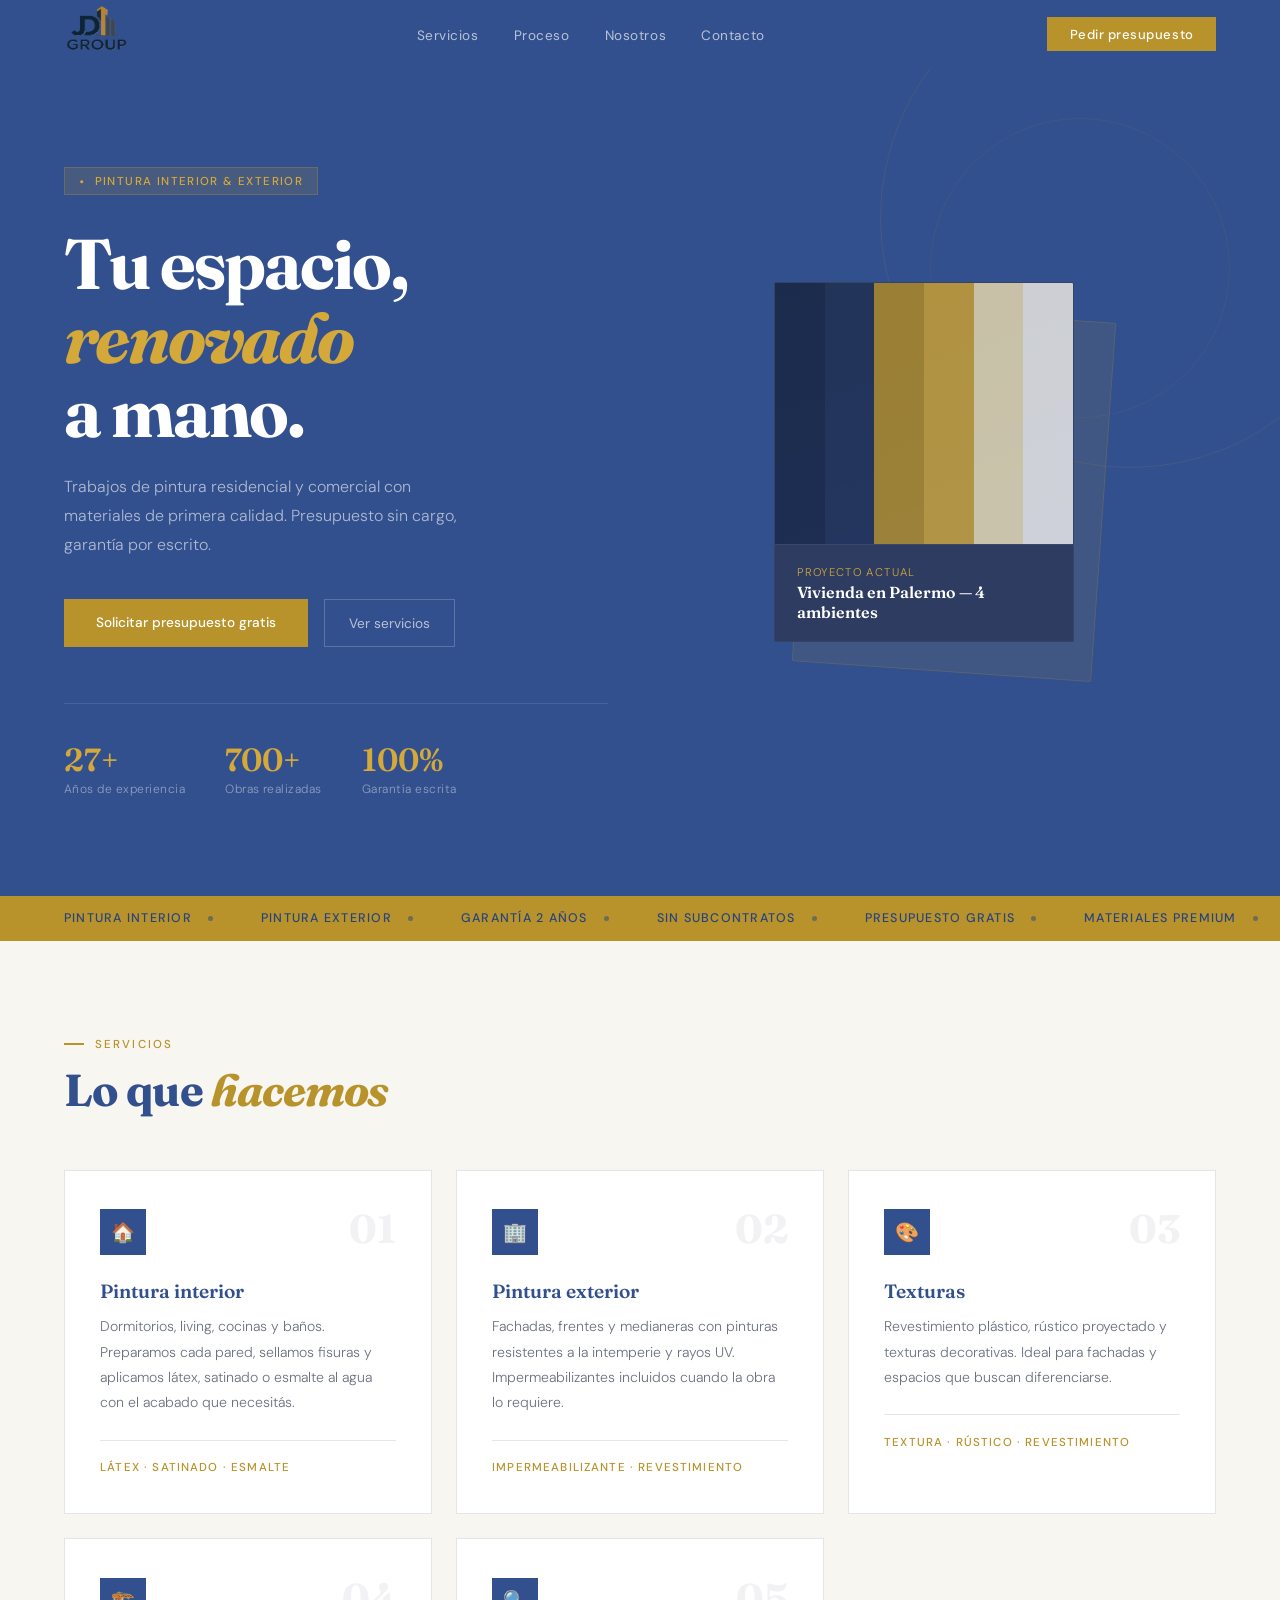
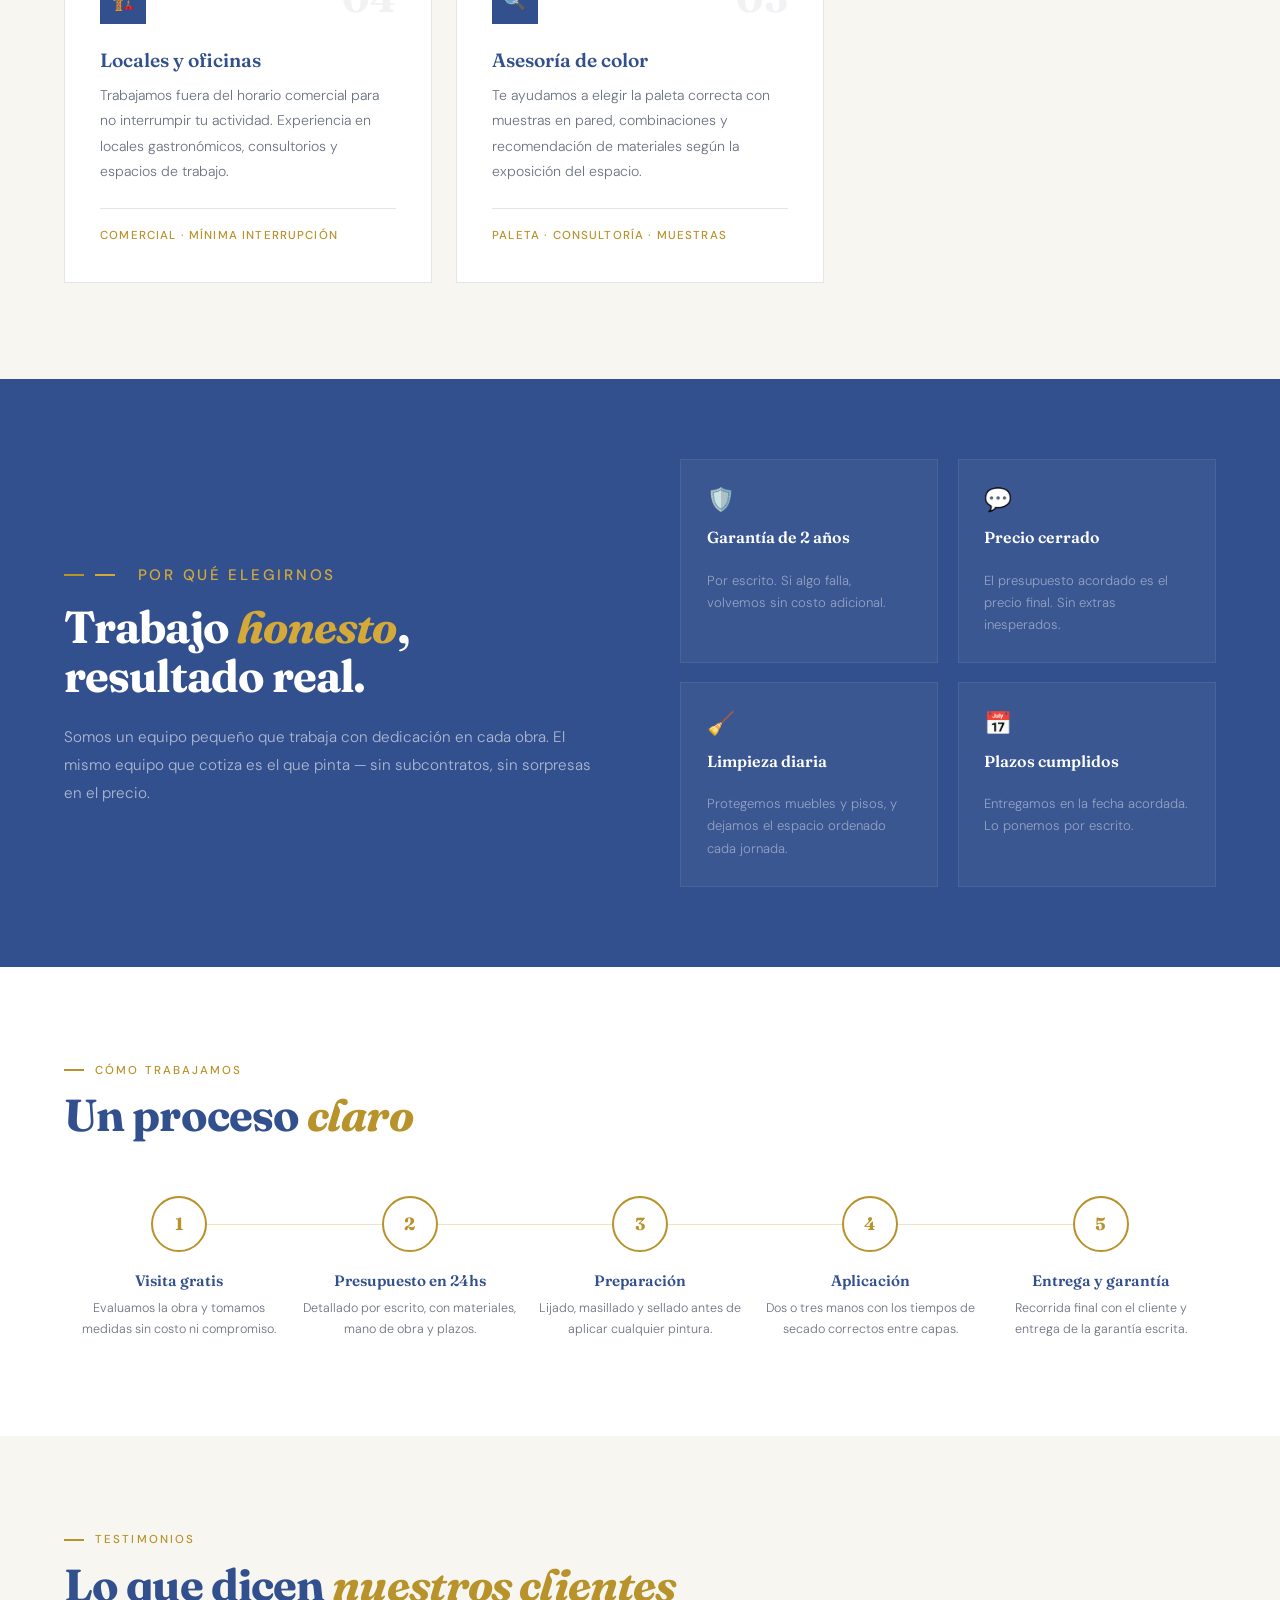
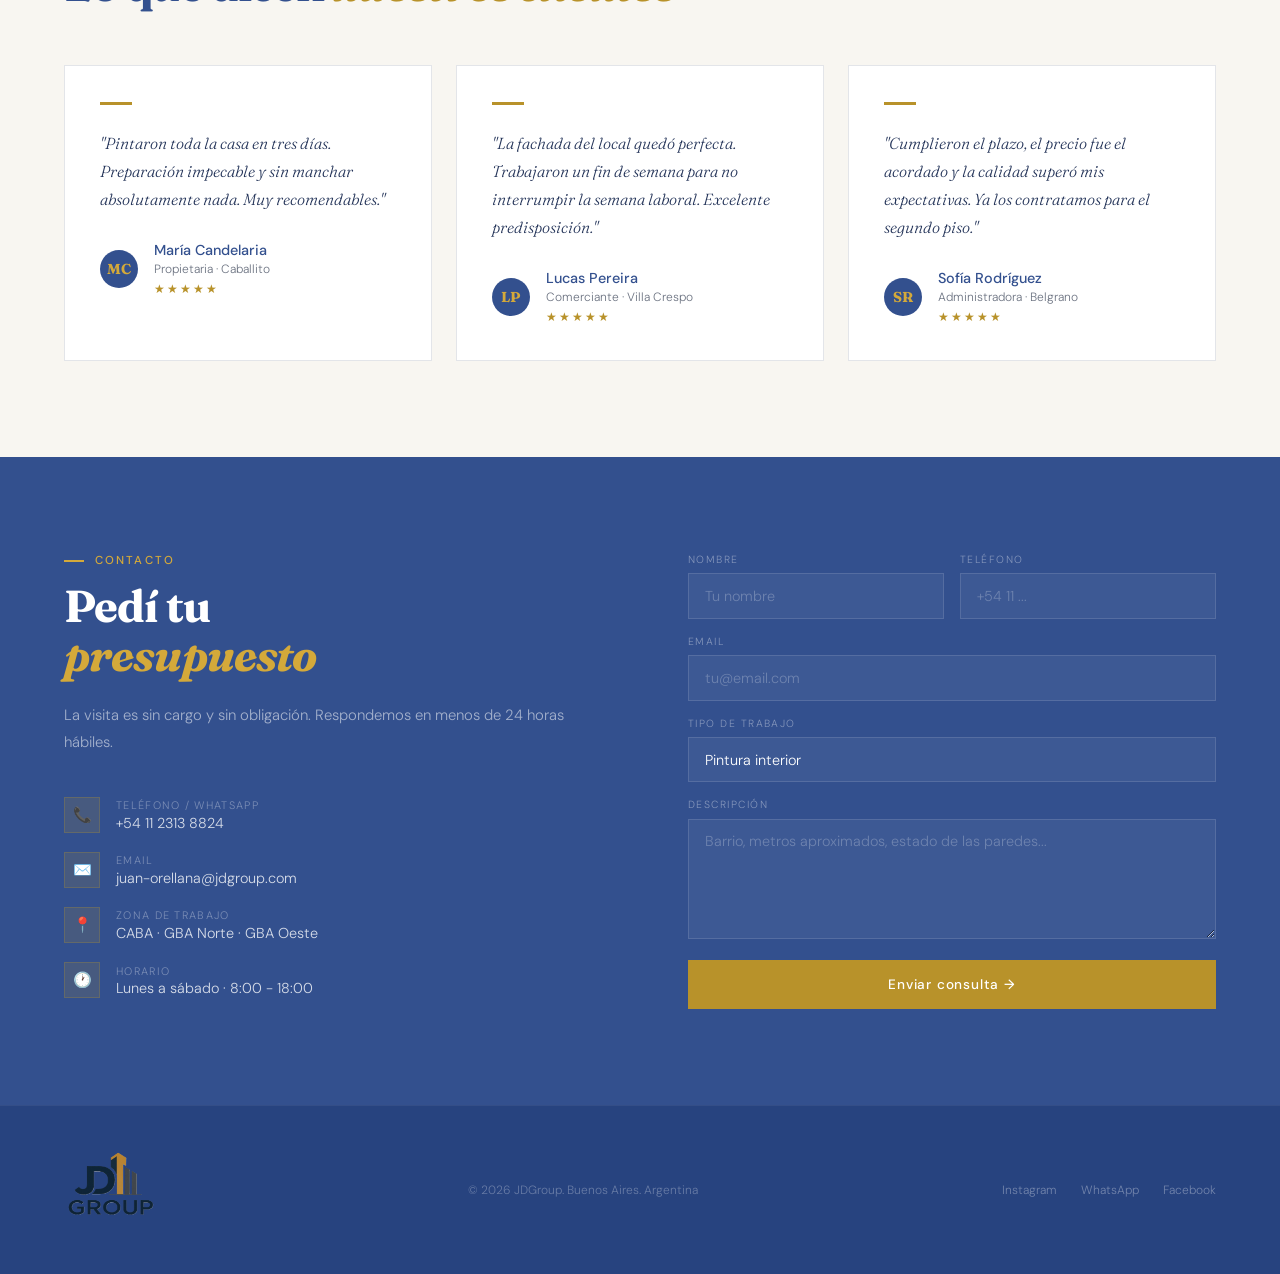
==== index.html @ 0a3bbbca "change name html file" ====
<!DOCTYPE html>
<html lang="es">

<head>
  <meta charset="UTF-8">
  <meta name="viewport" content="width=device-width, initial-scale=1.0">
  <title>PintaMaestro — Pintura Interior & Exterior</title>
  <link rel="preconnect" href="https://fonts.googleapis.com">
  <link
    href="https://fonts.googleapis.com/css2?family=Fraunces:ital,wght@0,300;0,600;0,700;1,300;1,600&family=DM+Sans:wght@300;400;500&display=swap"
    rel="stylesheet">
  <link rel="stylesheet" href="style.css">
</head>

<body>

  <!-- NAV -->
  <nav>
    <a class="logo" href="#"><img src="./assets/logo.png" alt="JDGroup"></span></a>
    <ul class="nav-links" id="navLinks">
      <li><a href="#servicios">Servicios</a></li>
      <li><a href="#proceso">Proceso</a></li>
      <li><a href="#nosotros">Nosotros</a></li>
      <li><a href="#contacto">Contacto</a></li>
    </ul>
    <a class="nav-btn" href="#contacto">Pedir presupuesto</a>
    <div class="nav-toggle" id="toggle" onclick="document.getElementById('navLinks').classList.toggle('open')">
      <span></span><span></span><span></span>
    </div>
  </nav>

  <!-- HERO -->
  <section class="hero">
    <div class="hero-left">
      <div class="hero-tag">Pintura interior & exterior</div>
      <h1>Tu espacio,<br><em>renovado</em><br>a mano.</h1>
      <p class="hero-desc">Trabajos de pintura residencial y comercial con materiales de primera calidad. Presupuesto
        sin cargo, garantía por escrito.</p>
      <div class="hero-btns">
        <a class="btn-primary" href="#contacto">Solicitar presupuesto gratis</a>
        <a class="btn-ghost" href="#servicios">Ver servicios</a>
      </div>
      <div class="hero-stats">
        <div>
          <div class="stat-num">27+</div>
          <div class="stat-lbl">Años de experiencia</div>
        </div>
        <div>
          <div class="stat-num">700+</div>
          <div class="stat-lbl">Obras realizadas</div>
        </div>
        <div>
          <div class="stat-num">100%</div>
          <div class="stat-lbl">Garantía escrita</div>
        </div>
      </div>
    </div>
    <div class="hero-right">
      <div class="hero-card-wrap">
        <div class="hero-card hero-card-back"></div>
        <div class="hero-card hero-card-main">
          <div class="hero-card-paint">
            <div class="swatch-row">
              <div class="sw" style="background:#1B2A4A"></div>
              <div class="sw" style="background:#243459"></div>
              <div class="sw" style="background:#B8922A"></div>
              <div class="sw" style="background:#D4A93A"></div>
              <div class="sw" style="background:#F2E4B8"></div>
              <div class="sw" style="background:#F8F6F1"></div>
            </div>
          </div>
          <div class="hero-card-info">
            <div class="hero-card-label">Proyecto actual</div>
            <div class="hero-card-title">Vivienda en Palermo — 4 ambientes</div>
          </div>
        </div>
      </div>
    </div>
  </section>

  <!-- STRIP -->
  <div class="strip">
    <div class="strip-inner" id="stripInner"></div>
  </div>

  <!-- SERVICES -->
  <section class="services reveal" id="servicios">
    <div class="section-header">
      <p class="section-tag">Servicios</p>
      <h2>Lo que <em>hacemos</em></h2>
    </div>
    <div class="svc-grid">
      <div class="svc reveal">
        <div class="svc-top">
          <div class="svc-icon">🏠</div>
          <div class="svc-num">01</div>
        </div>
        <h3>Pintura interior</h3>
        <p>Dormitorios, living, cocinas y baños. Preparamos cada pared, sellamos fisuras y aplicamos látex, satinado o
          esmalte al agua con el acabado que necesitás.</p>
        <div class="svc-footer">Látex · Satinado · Esmalte</div>
      </div>
      <div class="svc reveal">
        <div class="svc-top">
          <div class="svc-icon">🏢</div>
          <div class="svc-num">02</div>
        </div>
        <h3>Pintura exterior</h3>
        <p>Fachadas, frentes y medianeras con pinturas resistentes a la intemperie y rayos UV. Impermeabilizantes
          incluidos cuando la obra lo requiere.</p>
        <div class="svc-footer">Impermeabilizante · Revestimiento</div>
      </div>
      <!-- <div class="svc reveal">
        <div class="svc-top">
          <div class="svc-icon">🚪</div>
          <div class="svc-num">03</div>
        </div>
        <h3>Carpintería</h3>
        <p>Puertas, ventanas, zócalos y rejas. Lijado, fondeo y esmalte sintético o al agua para un terminado prolijo y
          duradero.</p>
        <div class="svc-footer">Esmalte · Madera · Metal</div>
      </div> -->
      <div class="svc reveal">
        <div class="svc-top">
          <div class="svc-icon">🎨</div>
          <div class="svc-num">03</div>
        </div>
        <h3>Texturas</h3>
        <p>Revestimiento plástico, rústico proyectado y texturas decorativas. Ideal para fachadas y espacios que buscan
          diferenciarse.</p>
        <div class="svc-footer">Textura · Rústico · Revestimiento</div>
      </div>
      <div class="svc reveal">
        <div class="svc-top">
          <div class="svc-icon">🏗️</div>
          <div class="svc-num">04</div>
        </div>
        <h3>Locales y oficinas</h3>
        <p>Trabajamos fuera del horario comercial para no interrumpir tu actividad. Experiencia en locales
          gastronómicos, consultorios y espacios de trabajo.</p>
        <div class="svc-footer">Comercial · Mínima interrupción</div>
      </div>
      <div class="svc reveal">
        <div class="svc-top">
          <div class="svc-icon">🔍</div>
          <div class="svc-num">05</div>
        </div>
        <h3>Asesoría de color</h3>
        <p>Te ayudamos a elegir la paleta correcta con muestras en pared, combinaciones y recomendación de materiales
          según la exposición del espacio.</p>
        <div class="svc-footer">Paleta · Consultoría · Muestras</div>
      </div>
    </div>
  </section>

  <!-- ABOUT BAND -->
  <div class="about-band" id="nosotros">
    <div class="reveal">
      <p class="section-tag" style="color:var(--mustard-lt)"><span
          style="display:inline-block;width:20px;height:2px;background:var(--mustard-lt);vertical-align:middle;margin-right:0.7rem"></span>Por
        qué elegirnos</p>
      <h2 style="color:var(--white)">Trabajo <em>honesto</em>,<br>resultado real.</h2>
      <p>Somos un equipo pequeño que trabaja con dedicación en cada obra. El mismo equipo que cotiza es el que pinta —
        sin subcontratos, sin sorpresas en el precio.</p>
    </div>
    <div class="features reveal">
      <div class="feat">
        <div class="feat-icon">🛡️</div>
        <h4>Garantía de 2 años</h4>
        <p>Por escrito. Si algo falla, volvemos sin costo adicional.</p>
      </div>
      <div class="feat">
        <div class="feat-icon">💬</div>
        <h4>Precio cerrado</h4>
        <p>El presupuesto acordado es el precio final. Sin extras inesperados.</p>
      </div>
      <div class="feat">
        <div class="feat-icon">🧹</div>
        <h4>Limpieza diaria</h4>
        <p>Protegemos muebles y pisos, y dejamos el espacio ordenado cada jornada.</p>
      </div>
      <div class="feat">
        <div class="feat-icon">📅</div>
        <h4>Plazos cumplidos</h4>
        <p>Entregamos en la fecha acordada. Lo ponemos por escrito.</p>
      </div>
    </div>
  </div>

  <!-- PROCESS -->
  <section class="process reveal" id="proceso">
    <div class="section-header">
      <p class="section-tag">Cómo trabajamos</p>
      <h2>Un proceso <em>claro</em></h2>
    </div>
    <div class="process-steps">
      <div class="pstep reveal">
        <div class="pstep-num">1</div>
        <h4>Visita gratis</h4>
        <p>Evaluamos la obra y tomamos medidas sin costo ni compromiso.</p>
      </div>
      <div class="pstep reveal">
        <div class="pstep-num">2</div>
        <h4>Presupuesto en 24hs</h4>
        <p>Detallado por escrito, con materiales, mano de obra y plazos.</p>
      </div>
      <div class="pstep reveal">
        <div class="pstep-num">3</div>
        <h4>Preparación</h4>
        <p>Lijado, masillado y sellado antes de aplicar cualquier pintura.</p>
      </div>
      <div class="pstep reveal">
        <div class="pstep-num">4</div>
        <h4>Aplicación</h4>
        <p>Dos o tres manos con los tiempos de secado correctos entre capas.</p>
      </div>
      <div class="pstep reveal">
        <div class="pstep-num">5</div>
        <h4>Entrega y garantía</h4>
        <p>Recorrida final con el cliente y entrega de la garantía escrita.</p>
      </div>
    </div>
  </section>

  <!-- TESTIMONIALS -->
  <section class="testi-section reveal">
    <div class="section-header">
      <p class="section-tag">Testimonios</p>
      <h2>Lo que dicen <em>nuestros clientes</em></h2>
    </div>
    <div class="testi-grid">
      <div class="testi reveal">
        <div class="testi-bar"></div>
        <p>"Pintaron toda la casa en tres días. Preparación impecable y sin manchar absolutamente nada. Muy
          recomendables."</p>
        <div class="testi-author">
          <div class="testi-avatar">MC</div>
          <div>
            <div class="testi-name">María Candelaria</div>
            <div class="testi-role">Propietaria · Caballito</div>
            <div class="testi-stars">★★★★★</div>
          </div>
        </div>
      </div>
      <div class="testi reveal">
        <div class="testi-bar"></div>
        <p>"La fachada del local quedó perfecta. Trabajaron un fin de semana para no interrumpir la semana laboral.
          Excelente predisposición."</p>
        <div class="testi-author">
          <div class="testi-avatar">LP</div>
          <div>
            <div class="testi-name">Lucas Pereira</div>
            <div class="testi-role">Comerciante · Villa Crespo</div>
            <div class="testi-stars">★★★★★</div>
          </div>
        </div>
      </div>
      <div class="testi reveal">
        <div class="testi-bar"></div>
        <p>"Cumplieron el plazo, el precio fue el acordado y la calidad superó mis expectativas. Ya los contratamos para
          el segundo piso."</p>
        <div class="testi-author">
          <div class="testi-avatar">SR</div>
          <div>
            <div class="testi-name">Sofía Rodríguez</div>
            <div class="testi-role">Administradora · Belgrano</div>
            <div class="testi-stars">★★★★★</div>
          </div>
        </div>
      </div>
    </div>
  </section>

  <!-- CONTACT -->
  <section class="contact" id="contacto">
    <div class="reveal">
      <p class="section-tag">Contacto</p>
      <h2>Pedí tu<br><em>presupuesto</em></h2>
      <p class="contact-body">La visita es sin cargo y sin obligación. Respondemos en menos de 24 horas hábiles.</p>
      <div class="c-list">
        <div class="c-row">
          <div class="c-icon">📞</div>
          <div>
            <div class="c-lbl">Teléfono / WhatsApp</div>
            <div class="c-val">+54 11 2313 8824</div>
          </div>
        </div>
        <div class="c-row">
          <div class="c-icon">✉️</div>
          <div>
            <div class="c-lbl">Email</div>
            <div class="c-val">juan-orellana@jdgroup.com</div>
          </div>
        </div>
        <div class="c-row">
          <div class="c-icon">📍</div>
          <div>
            <div class="c-lbl">Zona de trabajo</div>
            <div class="c-val">CABA · GBA Norte · GBA Oeste</div>
          </div>
        </div>
        <div class="c-row">
          <div class="c-icon">🕐</div>
          <div>
            <div class="c-lbl">Horario</div>
            <div class="c-val">Lunes a sábado · 8:00 - 18:00</div>
          </div>
        </div>
      </div>
    </div>
    <div class="reveal">
      <form class="form" id="mainForm">
        <div class="f-row">
          <div class="field"><label>Nombre</label><input type="text" placeholder="Tu nombre" required></div>
          <div class="field"><label>Teléfono</label><input type="tel" placeholder="+54 11 ..."></div>
        </div>
        <div class="field"><label>Email</label><input type="email" placeholder="tu@email.com" required></div>
        <div class="field">
          <label>Tipo de trabajo</label>
          <select>
            <option>Pintura interior</option>
            <option>Pintura exterior</option>
            <!-- <option>Carpintería</option> -->
            <!-- <option>Textura o revestimiento</option> -->
            <option>Interior y exterior</option>
            <option>Local o comercio</option>
            <option>Otro</option>
          </select>
        </div>
        <div class="field"><label>Descripción</label><textarea
            placeholder="Barrio, metros aproximados, estado de las paredes..."></textarea></div>
        <button type="submit" class="form-btn">Enviar consulta →</button>
        <div class="form-ok" id="formOk">✓ Mensaje recibido. Te contactamos pronto.</div>
      </form>
    </div>
  </section>

  <!-- FOOTER -->
  <footer>
    <a class="f-logo" href="#"><img src="./assets/logo.png" alt=""></a>
    <span class="f-copy">© 2026 JDGroup. Buenos Aires. Argentina</span>
    <div class="f-links">
      <a href="https://www.instagram.com/jdgroup.ok/">Instagram</a>
      <a href="#">WhatsApp</a>
      <a href="#">Facebook</a>
    </div>
  </footer>
  <script src="script.js"></script>
</body>

</html>
---- style.css ----
*,
*::before,
*::after {
    box-sizing: border-box;
    margin: 0;
    padding: 0;
}

:root {
    --navy: #33508e;
    --navy-deep: #27437f;
    --navy-mid: #243459;
    --mustard: #B8922A;
    --mustard-lt: #D4A93A;
    --mustard-pale: #F2E4B8;
    --white: #FFFFFF;
    --off-white: #F8F6F1;
    --gray: #6B7280;
    --border: rgba(27, 42, 74, 0.12);
}

html {
    scroll-behavior: smooth;
}

body {
    font-family: 'DM Sans', sans-serif;
    font-weight: 300;
    color: var(--navy);
    background: var(--white);
    overflow-x: hidden;
}

/* ── NAV ── */
nav {
    background: var(--navy);
    padding: 0 5%;
    display: flex;
    align-items: center;
    justify-content: space-between;
    height: 68px;
    position: sticky;
    top: 0;
    z-index: 100;
}

.logo {
    font-family: 'Fraunces', serif;
    font-size: 1.4rem;
    font-weight: 700;
    color: var(--white);
    text-decoration: none;
    letter-spacing: -0.02em;
}

.logo img {
    width: 70px;
    height: 70px;
}

.logo span {
    color: var(--mustard-lt);
}

.nav-links {
    display: flex;
    gap: 2.2rem;
    list-style: none;
}

.nav-links a {
    font-size: 0.85rem;
    font-weight: 400;
    letter-spacing: 0.04em;
    color: rgba(255, 255, 255, 0.65);
    text-decoration: none;
    transition: color .2s;
}

.nav-links a:hover {
    color: var(--mustard-lt);
}

.nav-btn {
    background: var(--mustard);
    color: var(--white);
    font-size: 0.82rem;
    font-weight: 500;
    letter-spacing: 0.04em;
    padding: 0.55rem 1.4rem;
    text-decoration: none;
    transition: background .2s;
}

.nav-btn:hover {
    background: var(--mustard-lt);
}

.nav-toggle {
    display: none;
    flex-direction: column;
    gap: 5px;
    cursor: pointer;
    padding: 4px;
}

.nav-toggle span {
    display: block;
    width: 22px;
    height: 2px;
    background: var(--white);
    transition: .3s;
}

/* ── HERO ── */
.hero {
    background: var(--navy);
    min-height: 92vh;
    display: grid;
    grid-template-columns: 1fr 1fr;
    align-items: center;
    padding: 4rem 5%;
    gap: 4rem;
    position: relative;
    overflow: hidden;
}

/* Decorative circle bg */
.hero::before {
    content: '';
    position: absolute;
    width: 500px;
    height: 500px;
    border-radius: 50%;
    border: 1px solid rgba(184, 146, 42, 0.12);
    top: -100px;
    right: -100px;
    pointer-events: none;
}

.hero::after {
    content: '';
    position: absolute;
    width: 300px;
    height: 300px;
    border-radius: 50%;
    border: 1px solid rgba(184, 146, 42, 0.08);
    top: 50px;
    right: 50px;
    pointer-events: none;
}

.hero-left {
    position: relative;
    z-index: 2;
}

.hero-tag {
    display: inline-flex;
    align-items: center;
    gap: 0.6rem;
    background: rgba(184, 146, 42, 0.15);
    border: 1px solid rgba(184, 146, 42, 0.3);
    color: var(--mustard-lt);
    font-size: 0.72rem;
    font-weight: 500;
    letter-spacing: 0.12em;
    text-transform: uppercase;
    padding: 0.35rem 0.9rem;
    margin-bottom: 2rem;
}

.hero-tag::before {
    content: '●';
    font-size: 0.45rem;
}

h1 {
    font-family: 'Fraunces', serif;
    font-size: clamp(2.8rem, 5.5vw, 4.8rem);
    font-weight: 700;
    line-height: 1.05;
    letter-spacing: -0.03em;
    color: var(--white);
    margin-bottom: 1.5rem;
}

h1 em {
    font-style: italic;
    color: var(--mustard-lt);
}

.hero-desc {
    font-size: 1rem;
    line-height: 1.8;
    color: rgba(255, 255, 255, 0.6);
    max-width: 420px;
    margin-bottom: 2.5rem;
}

.hero-btns {
    display: flex;
    gap: 1rem;
    flex-wrap: wrap;
}

.btn-primary {
    background: var(--mustard);
    color: var(--white);
    font-size: 0.85rem;
    font-weight: 500;
    padding: 0.9rem 2rem;
    text-decoration: none;
    transition: background .2s, transform .15s;
    display: inline-block;
}

.btn-primary:hover {
    background: var(--mustard-lt);
    transform: translateY(-1px);
}

.btn-ghost {
    color: rgba(255, 255, 255, 0.65);
    font-size: 0.85rem;
    font-weight: 400;
    padding: 0.9rem 1.5rem;
    text-decoration: none;
    border: 1px solid rgba(255, 255, 255, 0.2);
    transition: border-color .2s, color .2s;
}

.btn-ghost:hover {
    border-color: rgba(255, 255, 255, 0.5);
    color: var(--white);
}

.hero-stats {
    display: flex;
    gap: 2.5rem;
    margin-top: 3.5rem;
    padding-top: 2.5rem;
    border-top: 1px solid rgba(255, 255, 255, 0.1);
}

.stat-num {
    font-family: 'Fraunces', serif;
    font-size: 2rem;
    font-weight: 600;
    color: var(--mustard-lt);
    line-height: 1;
}

.stat-lbl {
    font-size: 0.75rem;
    color: rgba(255, 255, 255, 0.45);
    margin-top: 0.3rem;
    letter-spacing: 0.04em;
}

/* Hero right: visual card stack */
.hero-right {
    position: relative;
    z-index: 2;
    display: flex;
    justify-content: center;
}

.hero-card-wrap {
    position: relative;
    width: 340px;
    height: 400px;
}

.hero-card {
    position: absolute;
    background: var(--navy-mid);
    border: 1px solid rgba(255, 255, 255, 0.08);
    border-radius: 2px;
}

.hero-card-back {
    width: 300px;
    height: 360px;
    top: 30px;
    left: 30px;
    background: rgba(184, 146, 42, 0.1);
    border-color: rgba(184, 146, 42, 0.2);
    transform: rotate(4deg);
}

.hero-card-main {
    width: 300px;
    height: 360px;
    top: 0;
    left: 0;
    display: flex;
    flex-direction: column;
    overflow: hidden;
}

.hero-card-paint {
    flex: 1;
    background: linear-gradient(160deg, var(--navy-mid) 0%, var(--navy-deep) 100%);
    position: relative;
    overflow: hidden;
}

/* Simulated paint swatches inside card */
.swatch-row {
    display: flex;
    height: 100%;
}

.sw {
    flex: 1;
    opacity: 0.8;
    transition: flex .4s ease;
}

.sw:hover {
    flex: 2;
}

.hero-card-info {
    padding: 1.2rem 1.4rem;
    background: rgba(255, 255, 255, 0.04);
    border-top: 1px solid rgba(255, 255, 255, 0.06);
}

.hero-card-label {
    font-size: 0.7rem;
    letter-spacing: 0.12em;
    text-transform: uppercase;
    color: var(--mustard-lt);
}

.hero-card-title {
    font-family: 'Fraunces', serif;
    font-size: 1rem;
    font-weight: 600;
    color: var(--white);
    margin-top: 0.2rem;
}

/* ── STRIP ── */
.strip {
    background: var(--mustard);
    padding: 0.9rem 5%;
    display: flex;
    align-items: center;
    gap: 0;
    overflow: hidden;
}

.strip-inner {
    display: flex;
    gap: 3rem;
    white-space: nowrap;
    animation: slide 18s linear infinite;
}

@keyframes slide {
    to {
        transform: translateX(-50%);
    }
}

.strip-item {
    font-size: 0.78rem;
    font-weight: 500;
    letter-spacing: 0.1em;
    text-transform: uppercase;
    color: var(--navy-deep);
    display: flex;
    align-items: center;
    gap: 1rem;
    flex-shrink: 0;
}

.strip-dot {
    width: 5px;
    height: 5px;
    background: var(--navy-deep);
    border-radius: 50%;
    opacity: .5;
}

/* ── SERVICES ── */
.services {
    padding: 6rem 5%;
    background: var(--off-white);
}

.section-header {
    margin-bottom: 3.5rem;
}

.section-tag {
    font-size: 0.72rem;
    font-weight: 500;
    letter-spacing: 0.18em;
    text-transform: uppercase;
    color: var(--mustard);
    margin-bottom: 0.8rem;
    display: flex;
    align-items: center;
    gap: 0.7rem;
}

.section-tag::before {
    content: '';
    width: 20px;
    height: 2px;
    background: var(--mustard);
}

h2 {
    font-family: 'Fraunces', serif;
    font-size: clamp(2rem, 3.5vw, 2.8rem);
    font-weight: 700;
    line-height: 1.1;
    letter-spacing: -0.02em;
    color: var(--navy);
}

h2 em {
    font-style: italic;
    color: var(--mustard);
}

.svc-grid {
    display: grid;
    grid-template-columns: repeat(3, 1fr);
    gap: 1.5rem;
}

.svc {
    background: var(--white);
    border: 1px solid var(--border);
    padding: 2.4rem 2.2rem;
    position: relative;
    overflow: hidden;
    transition: box-shadow .25s, transform .25s;
}

.svc:hover {
    box-shadow: 0 8px 32px rgba(27, 42, 74, 0.1);
    transform: translateY(-3px);
}

.svc-top {
    display: flex;
    justify-content: space-between;
    align-items: flex-start;
    margin-bottom: 1.5rem;
}

.svc-icon {
    width: 46px;
    height: 46px;
    background: var(--navy);
    display: flex;
    align-items: center;
    justify-content: center;
    font-size: 1.2rem;
}

.svc-num {
    font-family: 'Fraunces', serif;
    font-size: 2.5rem;
    font-weight: 700;
    color: rgba(27, 42, 74, 0.06);
    line-height: 1;
}

.svc h3 {
    font-family: 'Fraunces', serif;
    font-size: 1.2rem;
    font-weight: 600;
    color: var(--navy);
    margin-bottom: 0.7rem;
}

.svc p {
    font-size: 0.88rem;
    line-height: 1.8;
    color: var(--gray);
}

.svc-footer {
    margin-top: 1.5rem;
    padding-top: 1.2rem;
    border-top: 1px solid var(--border);
    font-size: 0.72rem;
    letter-spacing: 0.1em;
    text-transform: uppercase;
    color: var(--mustard);
    font-weight: 500;
}

/* accent bar on hover */
.svc::after {
    content: '';
    position: absolute;
    bottom: 0;
    left: 0;
    right: 0;
    height: 3px;
    background: var(--mustard);
    transform: scaleX(0);
    transform-origin: left;
    transition: transform .3s;
}

.svc:hover::after {
    transform: scaleX(1);
}

/* ── ABOUT BAND ── */
.about-band {
    background: var(--navy);
    padding: 5rem 5%;
    display: grid;
    grid-template-columns: 1fr 1fr;
    gap: 5rem;
    align-items: center;
}

.about-band h2 {
    color: var(--white);
}

.about-band h2 em {
    color: var(--mustard-lt);
}

.about-band p {
    font-size: 0.95rem;
    line-height: 1.85;
    color: rgba(255, 255, 255, 0.6);
    margin-top: 1.4rem;
}

.features {
    display: grid;
    grid-template-columns: 1fr 1fr;
    gap: 1.2rem;
}

.feat {
    background: rgba(255, 255, 255, 0.04);
    border: 1px solid rgba(255, 255, 255, 0.08);
    padding: 1.6rem;
    transition: background .2s;
}

.feat:hover {
    background: rgba(184, 146, 42, 0.1);
    border-color: rgba(184, 146, 42, 0.25);
}

.feat-icon {
    font-size: 1.4rem;
    margin-bottom: 0.8rem;
}

.feat h4 {
    font-family: 'Fraunces', serif;
    font-size: 1rem;
    font-weight: 600;
    color: var(--white);
    margin-bottom: 0.4rem;
}

.feat p {
    font-size: 0.82rem;
    line-height: 1.7;
    color: rgba(255, 255, 255, 0.45);
}

/* ── PROCESS ── */
.process {
    padding: 6rem 5%;
    background: var(--white);
}

.process-steps {
    display: grid;
    grid-template-columns: repeat(5, 1fr);
    gap: 0;
    margin-top: 3.5rem;
    position: relative;
}

/* Connecting line */
.process-steps::before {
    content: '';
    position: absolute;
    top: 28px;
    left: calc(10% + 1rem);
    right: calc(10% + 1rem);
    height: 1px;
    background: var(--mustard-pale);
    z-index: 0;
}

.pstep {
    text-align: center;
    position: relative;
    z-index: 1;
    padding: 0 0.5rem;
}

.pstep-num {
    width: 56px;
    height: 56px;
    border-radius: 50%;
    background: var(--white);
    border: 2px solid var(--mustard);
    display: flex;
    align-items: center;
    justify-content: center;
    margin: 0 auto 1.2rem;
    font-family: 'Fraunces', serif;
    font-size: 1.1rem;
    font-weight: 700;
    color: var(--mustard);
    transition: background .2s, color .2s;
}

.pstep:hover .pstep-num {
    background: var(--mustard);
    color: var(--white);
}

.pstep h4 {
    font-family: 'Fraunces', serif;
    font-size: 0.95rem;
    font-weight: 600;
    color: var(--navy);
    margin-bottom: 0.5rem;
}

.pstep p {
    font-size: 0.78rem;
    line-height: 1.7;
    color: var(--gray);
}

/* ── TESTIMONIALS ── */
.testi-section {
    padding: 6rem 5%;
    background: var(--off-white);
}

.testi-grid {
    display: grid;
    grid-template-columns: repeat(3, 1fr);
    gap: 1.5rem;
    margin-top: 3.5rem;
}

.testi {
    background: var(--white);
    border: 1px solid var(--border);
    padding: 2.2rem;
    position: relative;
}

.testi-bar {
    width: 32px;
    height: 3px;
    background: var(--mustard);
    margin-bottom: 1.5rem;
}

.testi p {
    font-family: 'Fraunces', serif;
    font-style: italic;
    font-size: 1rem;
    line-height: 1.75;
    color: var(--navy-mid);
}

.testi-author {
    margin-top: 1.8rem;
    display: flex;
    align-items: center;
    gap: 1rem;
}

.testi-avatar {
    width: 38px;
    height: 38px;
    border-radius: 50%;
    background: var(--navy);
    display: flex;
    align-items: center;
    justify-content: center;
    font-family: 'Fraunces', serif;
    font-size: 0.9rem;
    font-weight: 700;
    color: var(--mustard-lt);
    flex-shrink: 0;
}

.testi-name {
    font-weight: 500;
    font-size: 0.9rem;
    color: var(--navy);
}

.testi-role {
    font-size: 0.75rem;
    color: var(--gray);
    margin-top: 0.1rem;
}

.testi-stars {
    color: var(--mustard);
    font-size: 0.75rem;
    letter-spacing: 2px;
    margin-top: 0.25rem;
}

/* ── CONTACT ── */
.contact {
    padding: 6rem 5%;
    background: var(--navy);
    display: grid;
    grid-template-columns: 1fr 1fr;
    gap: 6rem;
    align-items: start;
}

.contact .section-tag {
    color: var(--mustard-lt);
}

.contact .section-tag::before {
    background: var(--mustard-lt);
}

.contact h2 {
    color: var(--white);
}

.contact h2 em {
    color: var(--mustard-lt);
}

.contact-body {
    font-size: 0.93rem;
    line-height: 1.85;
    color: rgba(255, 255, 255, 0.55);
    margin-top: 1.4rem;
}

.c-list {
    margin-top: 2.5rem;
    display: flex;
    flex-direction: column;
    gap: 1.2rem;
}

.c-row {
    display: flex;
    align-items: center;
    gap: 1rem;
}

.c-icon {
    width: 36px;
    height: 36px;
    background: rgba(184, 146, 42, 0.15);
    border: 1px solid rgba(184, 146, 42, 0.25);
    display: flex;
    align-items: center;
    justify-content: center;
    font-size: 0.95rem;
    flex-shrink: 0;
}

.c-lbl {
    font-size: 0.68rem;
    letter-spacing: 0.12em;
    text-transform: uppercase;
    color: rgba(255, 255, 255, 0.35);
}

.c-val {
    font-size: 0.9rem;
    color: rgba(255, 255, 255, 0.8);
    margin-top: 0.1rem;
}

.form {
    display: flex;
    flex-direction: column;
    gap: 1rem;
}

.f-row {
    display: grid;
    grid-template-columns: 1fr 1fr;
    gap: 1rem;
}

.field label {
    display: block;
    font-size: 0.65rem;
    letter-spacing: 0.14em;
    text-transform: uppercase;
    color: rgba(255, 255, 255, 0.4);
    margin-bottom: 0.45rem;
}

.field input,
.field textarea,
.field select {
    width: 100%;
    background: rgba(255, 255, 255, 0.05);
    border: 1px solid rgba(255, 255, 255, 0.12);
    color: var(--white);
    font-family: 'DM Sans', sans-serif;
    font-size: 0.9rem;
    font-weight: 300;
    padding: 0.8rem 1rem;
    outline: none;
    transition: border-color .2s;
    appearance: none;
}

.field input:focus,
.field textarea:focus,
.field select:focus {
    border-color: var(--mustard);
}

.field input::placeholder,
.field textarea::placeholder {
    color: rgba(255, 255, 255, 0.25);
}

.field textarea {
    resize: vertical;
    min-height: 120px;
}

.field select option {
    background: var(--navy);
}

.form-btn {
    background: var(--mustard);
    color: var(--white);
    font-family: 'DM Sans', sans-serif;
    font-size: 0.85rem;
    font-weight: 500;
    letter-spacing: 0.06em;
    padding: 1rem;
    border: none;
    cursor: pointer;
    width: 100%;
    transition: background .2s;
}

.form-btn:hover {
    background: var(--mustard-lt);
}

.form-ok {
    display: none;
    text-align: center;
    padding: 1rem;
    background: rgba(184, 146, 42, 0.1);
    border: 1px solid rgba(184, 146, 42, 0.25);
    color: var(--mustard-lt);
    font-size: 0.9rem;
}

/* ── FOOTER ── */
footer {
    background: var(--navy-deep);
    padding: 2rem 5%;
    display: flex;
    align-items: center;
    justify-content: space-between;
    border-top: 1px solid rgba(255, 255, 255, 0.06);
    flex-wrap: wrap;
    gap: 1rem;
}

.f-logo {
    font-family: 'Fraunces', serif;
    font-size: 1.1rem;
    font-weight: 700;
    color: var(--white);
    text-decoration: none;
}

.f-logo img {
    width: 100px;
    height: 100px;
}

.f-logo span {
    color: var(--mustard-lt);
}

.f-copy {
    font-size: 0.75rem;
    color: rgba(255, 255, 255, 0.3);
}

.f-links {
    display: flex;
    gap: 1.5rem;
}

.f-links a {
    font-size: 0.75rem;
    color: rgba(255, 255, 255, 0.35);
    text-decoration: none;
    transition: color .2s;
}

.f-links a:hover {
    color: var(--mustard-lt);
}

/* ── REVEAL ── */
.reveal {
    opacity: 0;
    transform: translateY(22px);
    transition: opacity .65s ease, transform .65s ease;
}

.reveal.on {
    opacity: 1;
    transform: none;
}

/* ── MOBILE ── */
@media (max-width: 860px) {
    .nav-links {
        display: none;
    }

    .nav-toggle {
        display: flex;
    }

    .nav-links.open {
        display: flex;
        flex-direction: column;
        position: absolute;
        top: 68px;
        left: 0;
        right: 0;
        background: var(--navy-deep);
        padding: 1.5rem 5%;
        gap: 1.2rem;
    }

    .hero {
        grid-template-columns: 1fr;
        min-height: auto;
        padding: 3rem 5%;
    }

    .hero-right {
        display: none;
    }

    .svc-grid {
        grid-template-columns: 1fr;
    }

    .about-band {
        grid-template-columns: 1fr;
        gap: 2.5rem;
    }

    .process-steps {
        grid-template-columns: 1fr 1fr;
        gap: 1.5rem;
    }

    .process-steps::before {
        display: none;
    }

    .testi-grid {
        grid-template-columns: 1fr;
    }

    .contact {
        grid-template-columns: 1fr;
        gap: 3rem;
    }

    .f-row {
        grid-template-columns: 1fr;
    }

    footer {
        flex-direction: column;
        text-align: center;
    }

    .f-links {
        justify-content: center;
    }
}

@media (max-width: 500px) {
    .features {
        grid-template-columns: 1fr;
    }

    .process-steps {
        grid-template-columns: 1fr;
    }

    .hero-stats {
        flex-wrap: wrap;
        gap: 1.5rem;
    }
}
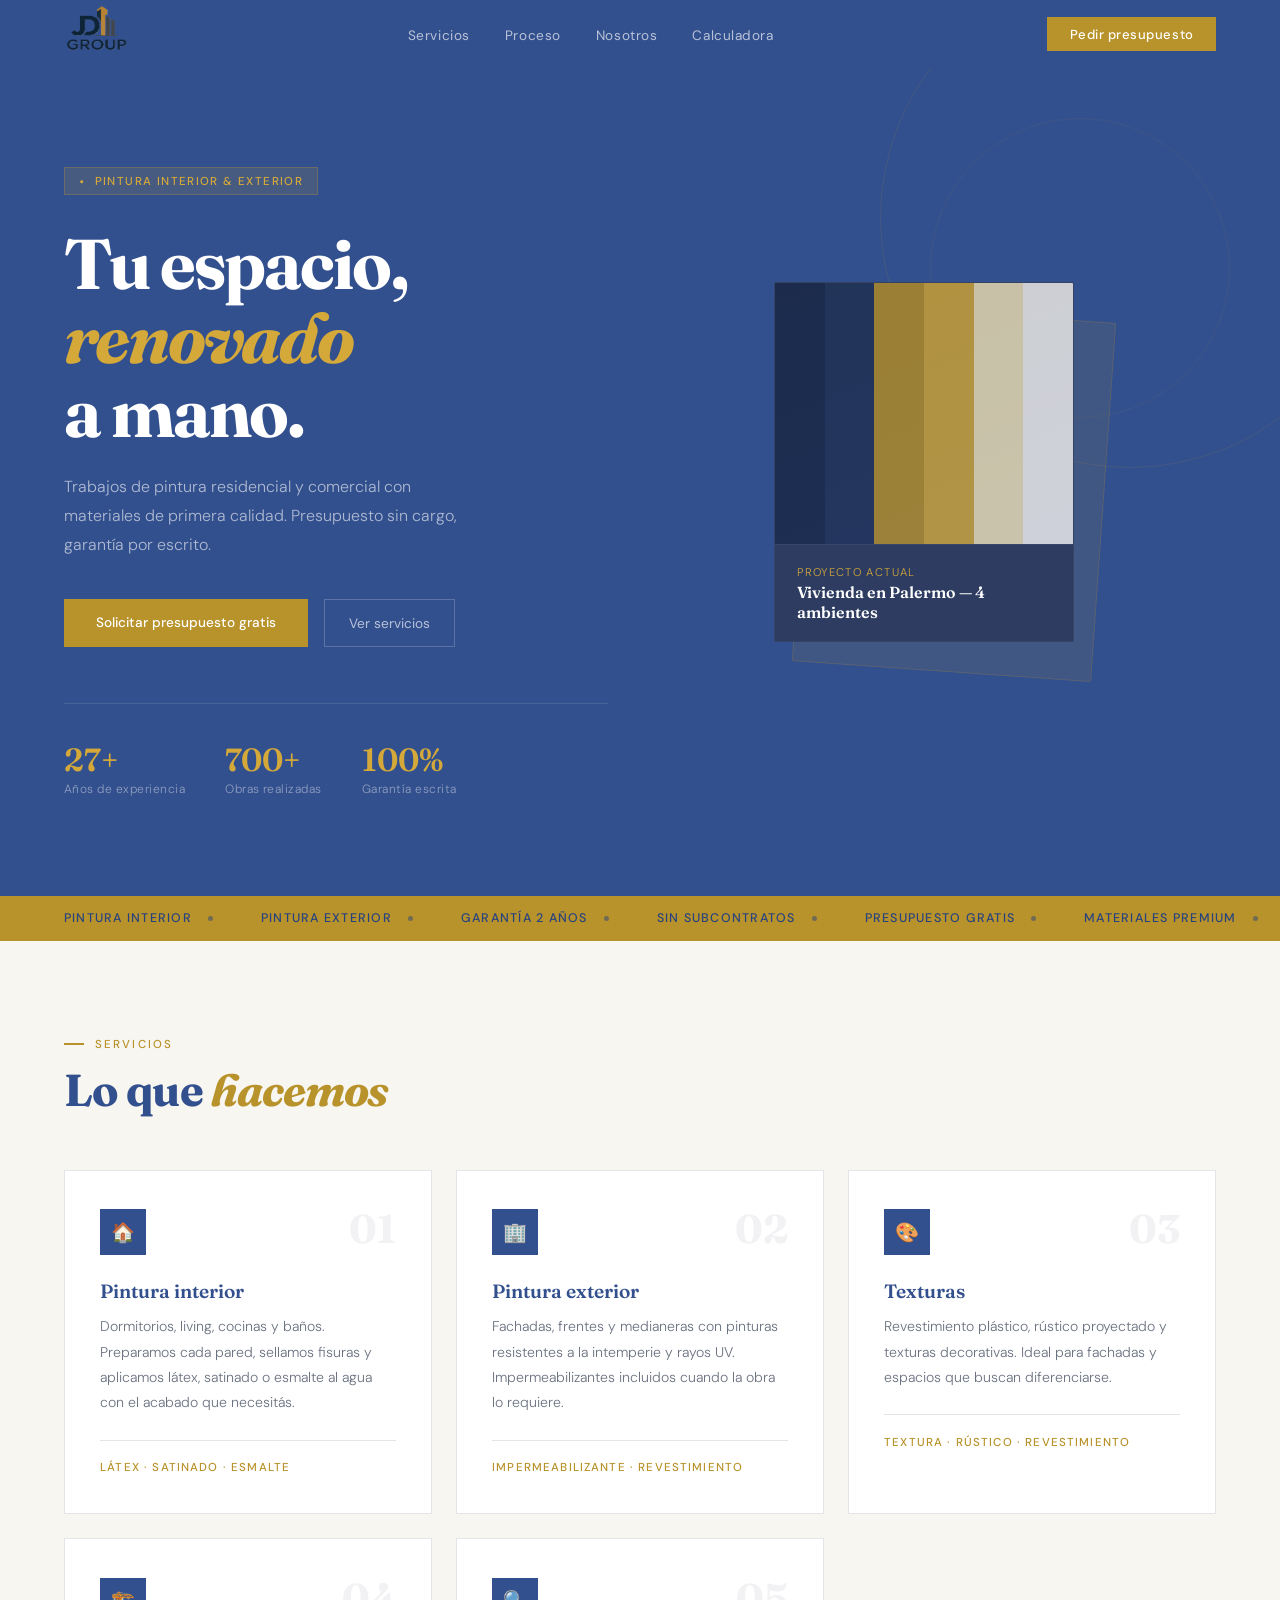
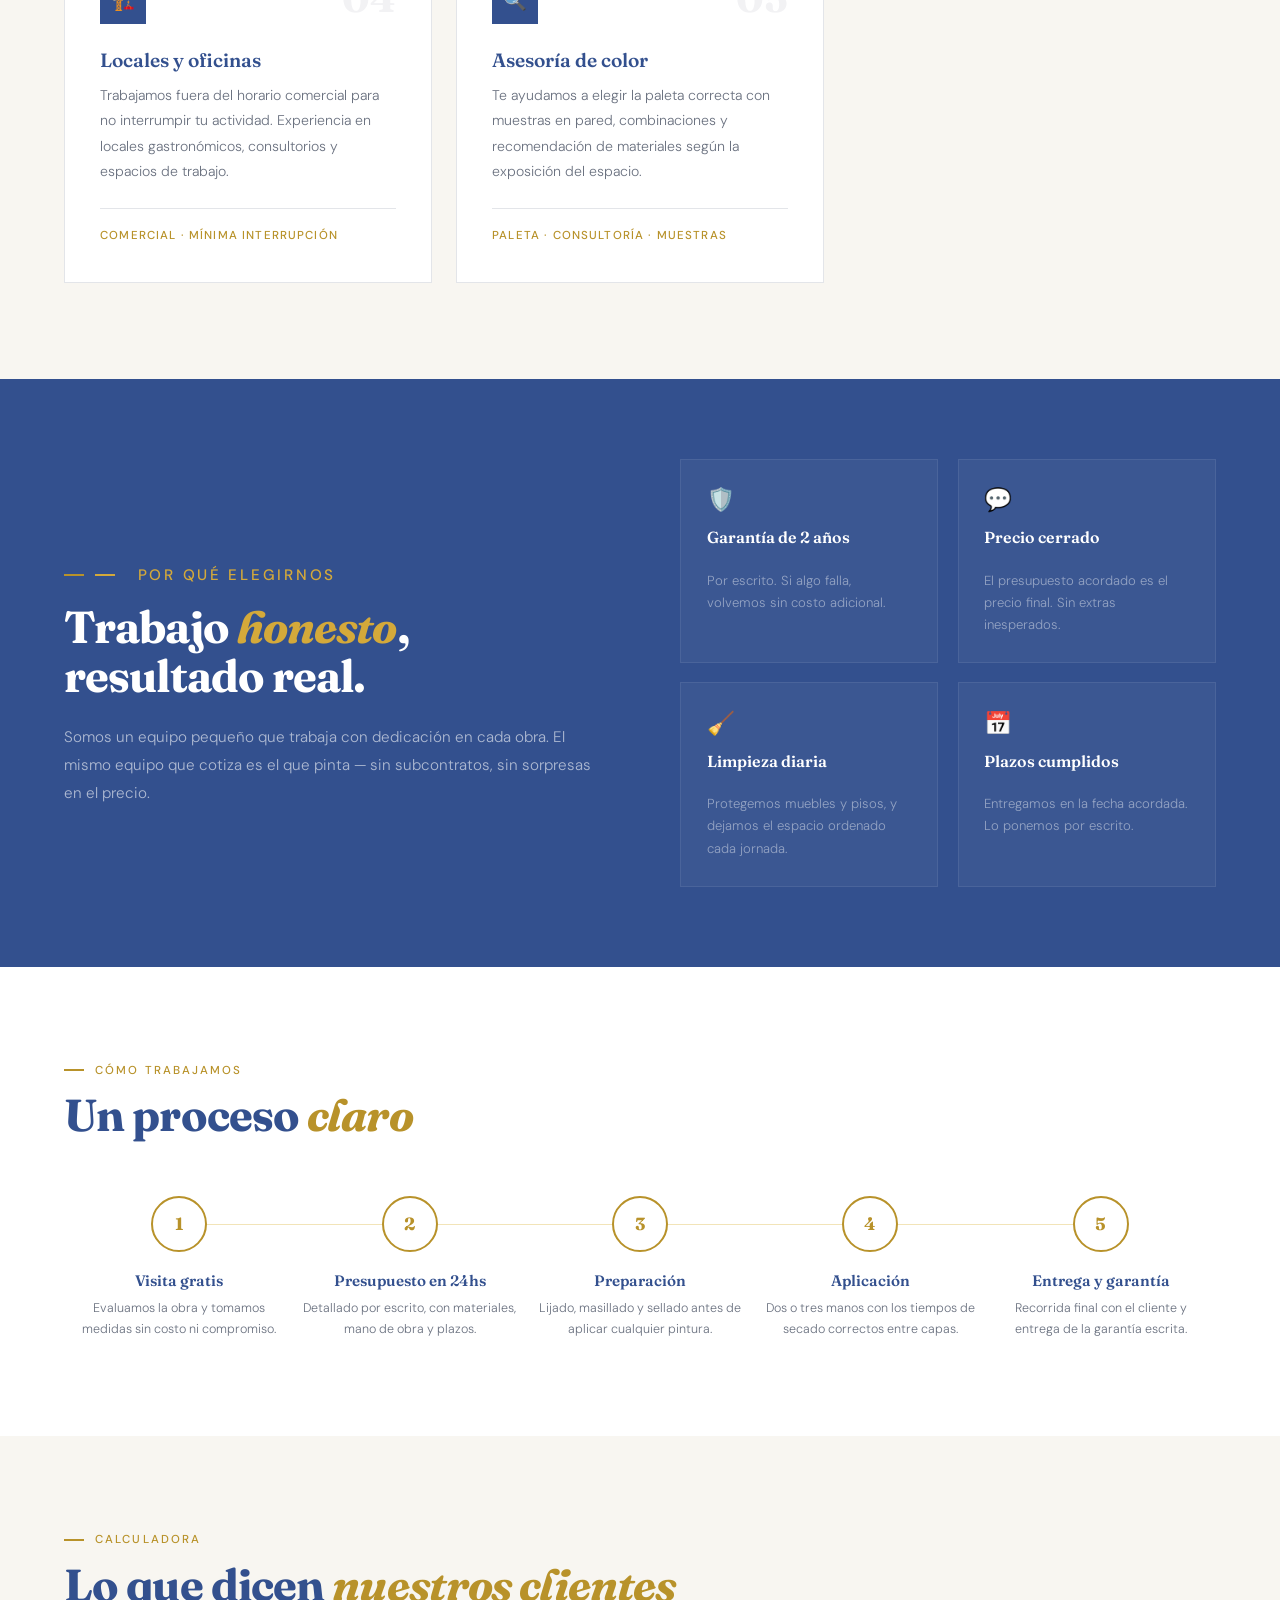
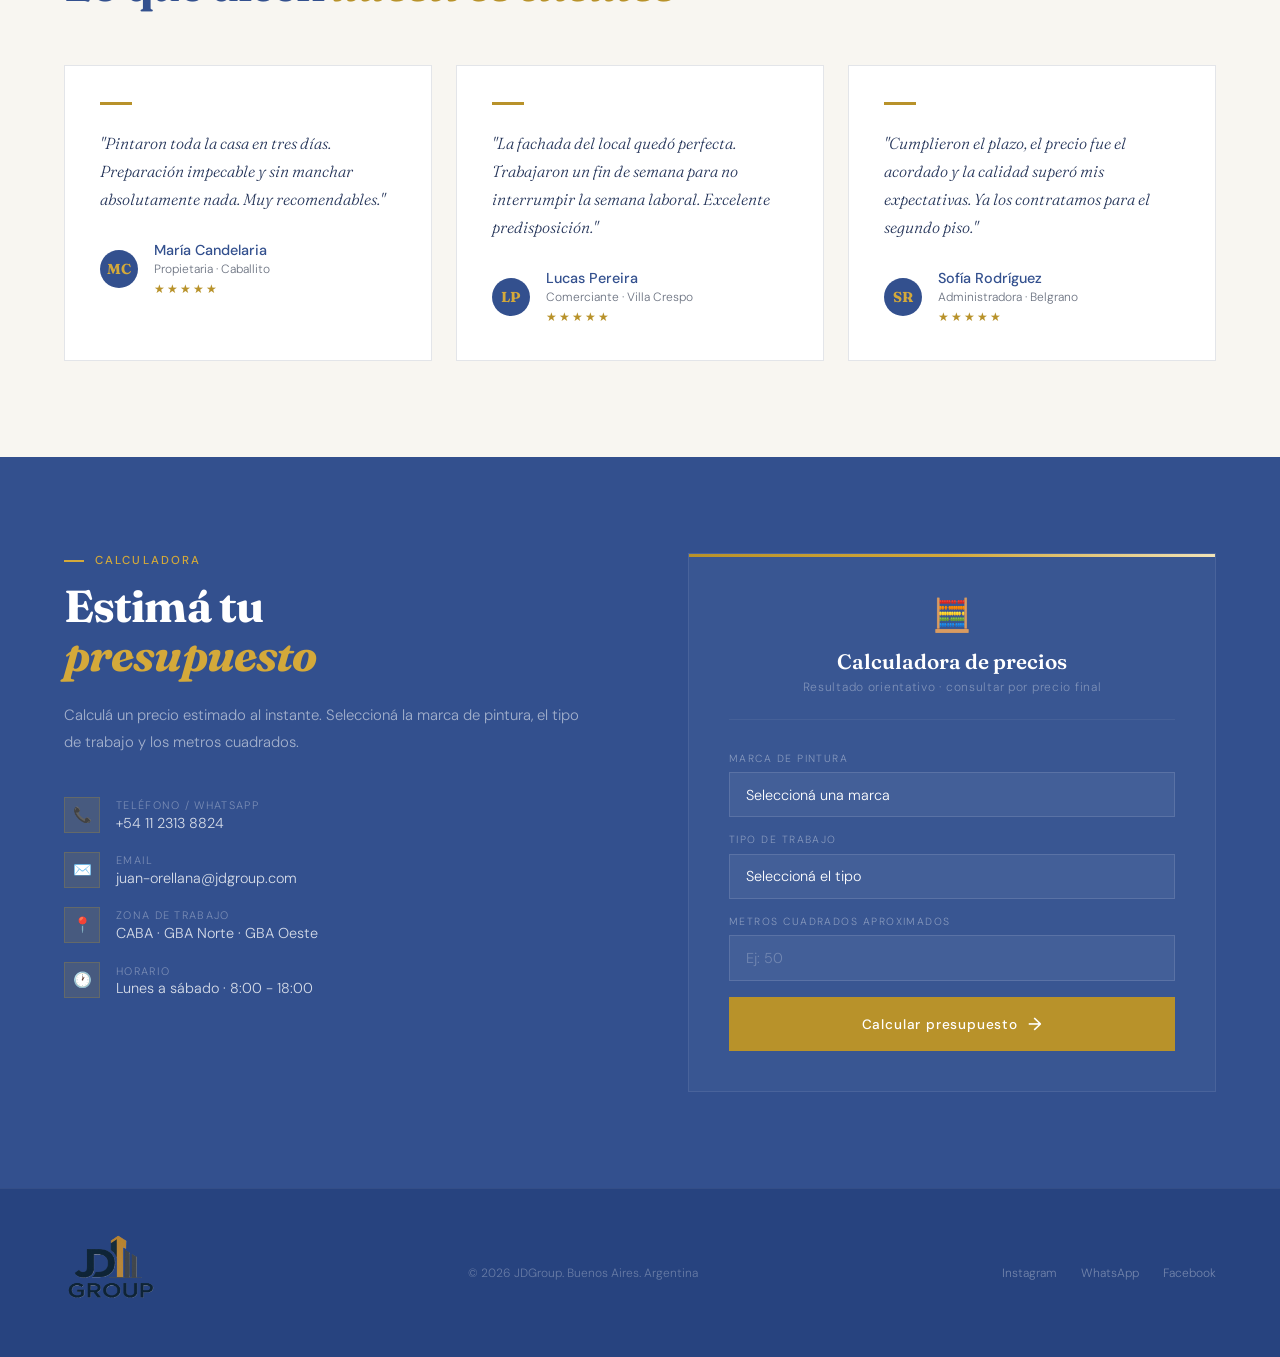
==== commit 28b2623f: "add calculator" ====
--- a/index.html
+++ b/index.html
@@ -4,7 +4,7 @@
 <head>
   <meta charset="UTF-8">
   <meta name="viewport" content="width=device-width, initial-scale=1.0">
-  <title>PintaMaestro — Pintura Interior & Exterior</title>
+  <title>JDGroup — Pintura Interior & Exterior</title>
   <link rel="preconnect" href="https://fonts.googleapis.com">
   <link
     href="https://fonts.googleapis.com/css2?family=Fraunces:ital,wght@0,300;0,600;0,700;1,300;1,600&family=DM+Sans:wght@300;400;500&display=swap"
@@ -21,7 +21,7 @@
       <li><a href="#servicios">Servicios</a></li>
       <li><a href="#proceso">Proceso</a></li>
       <li><a href="#nosotros">Nosotros</a></li>
-      <li><a href="#contacto">Contacto</a></li>
+      <li><a href="#contacto">Calculadora</a></li>
     </ul>
     <a class="nav-btn" href="#contacto">Pedir presupuesto</a>
     <div class="nav-toggle" id="toggle" onclick="document.getElementById('navLinks').classList.toggle('open')">
@@ -110,16 +110,6 @@
           incluidos cuando la obra lo requiere.</p>
         <div class="svc-footer">Impermeabilizante · Revestimiento</div>
       </div>
-      <!-- <div class="svc reveal">
-        <div class="svc-top">
-          <div class="svc-icon">🚪</div>
-          <div class="svc-num">03</div>
-        </div>
-        <h3>Carpintería</h3>
-        <p>Puertas, ventanas, zócalos y rejas. Lijado, fondeo y esmalte sintético o al agua para un terminado prolijo y
-          duradero.</p>
-        <div class="svc-footer">Esmalte · Madera · Metal</div>
-      </div> -->
       <div class="svc reveal">
         <div class="svc-top">
           <div class="svc-icon">🎨</div>
@@ -225,7 +215,7 @@
   <!-- TESTIMONIALS -->
   <section class="testi-section reveal">
     <div class="section-header">
-      <p class="section-tag">Testimonios</p>
+      <p class="section-tag">Calculadora</p>
       <h2>Lo que dicen <em>nuestros clientes</em></h2>
     </div>
     <div class="testi-grid">
@@ -271,12 +261,12 @@
     </div>
   </section>
 
-  <!-- CONTACT -->
+  <!-- CALCULADORA DE PRECIOS -->
   <section class="contact" id="contacto">
     <div class="reveal">
-      <p class="section-tag">Contacto</p>
-      <h2>Pedí tu<br><em>presupuesto</em></h2>
-      <p class="contact-body">La visita es sin cargo y sin obligación. Respondemos en menos de 24 horas hábiles.</p>
+      <p class="section-tag">Calculadora</p>
+      <h2>Estimá tu<br><em>presupuesto</em></h2>
+      <p class="contact-body">Calculá un precio estimado al instante. Seleccioná la marca de pintura, el tipo de trabajo y los metros cuadrados.</p>
       <div class="c-list">
         <div class="c-row">
           <div class="c-icon">📞</div>
@@ -309,29 +299,60 @@
       </div>
     </div>
     <div class="reveal">
-      <form class="form" id="mainForm">
-        <div class="f-row">
-          <div class="field"><label>Nombre</label><input type="text" placeholder="Tu nombre" required></div>
-          <div class="field"><label>Teléfono</label><input type="tel" placeholder="+54 11 ..."></div>
-        </div>
-        <div class="field"><label>Email</label><input type="email" placeholder="tu@email.com" required></div>
-        <div class="field">
-          <label>Tipo de trabajo</label>
-          <select>
-            <option>Pintura interior</option>
-            <option>Pintura exterior</option>
-            <!-- <option>Carpintería</option> -->
-            <!-- <option>Textura o revestimiento</option> -->
-            <option>Interior y exterior</option>
-            <option>Local o comercio</option>
-            <option>Otro</option>
-          </select>
-        </div>
-        <div class="field"><label>Descripción</label><textarea
-            placeholder="Barrio, metros aproximados, estado de las paredes..."></textarea></div>
-        <button type="submit" class="form-btn">Enviar consulta →</button>
-        <div class="form-ok" id="formOk">✓ Mensaje recibido. Te contactamos pronto.</div>
-      </form>
+      <div class="calc-card">
+        <div class="calc-header">
+          <div class="calc-icon">🧮</div>
+          <h3 class="calc-title">Calculadora de precios</h3>
+          <p class="calc-subtitle">Resultado orientativo · consultar por precio final</p>
+        </div>
+        <form class="form" id="mainForm">
+          <div class="field">
+            <label for="paintBrand">Marca de pintura</label>
+            <select id="paintBrand">
+              <option value="" disabled selected>Seleccioná una marca</option>
+              <option value="4500">Alba — $4.500 /litro</option>
+              <option value="5200">Sherwin Williams — $5.200 /litro</option>
+              <option value="3800">Tersuave — $3.800 /litro</option>
+              <option value="4000">Colorín — $4.000 /litro</option>
+              <option value="6000">Sinteplast Premium — $6.000 /litro</option>
+              <option value="3200">Prestigio — $3.200 /litro</option>
+            </select>
+          </div>
+          <div class="field">
+            <label for="workType">Tipo de trabajo</label>
+            <select id="workType">
+              <option value="" disabled selected>Seleccioná el tipo</option>
+              <option value="1">Pintura interior</option>
+              <option value="1.25">Pintura exterior</option>
+              <option value="1.4">Interior y exterior</option>
+              <option value="1.15">Local o comercio</option>
+              <option value="1.3">Texturas y revestimiento</option>
+            </select>
+          </div>
+          <div class="field">
+            <label for="sqMeters">Metros cuadrados aproximados</label>
+            <input type="number" id="sqMeters" min="1" placeholder="Ej: 50">
+          </div>
+          <button type="submit" class="form-btn" id="calcBtn">
+            <span class="btn-text">Calcular presupuesto</span>
+            <span class="btn-arrow">→</span>
+          </button>
+        </form>
+
+        <!-- Resultado -->
+        <div class="calc-result" id="calcResult">
+          <div class="result-header">
+            <span class="result-label">Precio estimado</span>
+            <span class="result-badge">Orientativo</span>
+          </div>
+          <div class="result-price" id="resultPrice">$0</div>
+          <div class="result-breakdown" id="resultBreakdown"></div>
+          <p class="result-note">* Este precio es orientativo. Para un presupuesto final y sin cargo, contactanos por WhatsApp o teléfono.</p>
+          <a class="result-cta" href="https://wa.me/5491123138824" target="_blank">
+            💬 Consultar por WhatsApp
+          </a>
+        </div>
+      </div>
     </div>
   </section>
 
--- a/style.css
+++ b/style.css
@@ -870,14 +870,192 @@
     background: var(--mustard-lt);
 }
 
-.form-ok {
+.form-btn {
+    display: flex;
+    align-items: center;
+    justify-content: center;
+    gap: 0.6rem;
+}
+
+.btn-arrow {
+    transition: transform .25s;
+    font-size: 1.1rem;
+}
+
+.form-btn:hover .btn-arrow {
+    transform: translateX(4px);
+}
+
+/* ── CALCULATOR CARD ── */
+.calc-card {
+    background: rgba(255, 255, 255, 0.03);
+    border: 1px solid rgba(255, 255, 255, 0.08);
+    padding: 2.5rem;
+    position: relative;
+    overflow: hidden;
+}
+
+.calc-card::before {
+    content: '';
+    position: absolute;
+    top: 0;
+    left: 0;
+    right: 0;
+    height: 3px;
+    background: linear-gradient(90deg, var(--mustard), var(--mustard-lt), var(--mustard-pale));
+}
+
+.calc-header {
+    text-align: center;
+    margin-bottom: 2rem;
+    padding-bottom: 1.5rem;
+    border-bottom: 1px solid rgba(255, 255, 255, 0.06);
+}
+
+.calc-icon {
+    font-size: 2rem;
+    margin-bottom: 0.8rem;
+}
+
+.calc-title {
+    font-family: 'Fraunces', serif;
+    font-size: 1.3rem;
+    font-weight: 600;
+    color: var(--white);
+    margin-bottom: 0.3rem;
+}
+
+.calc-subtitle {
+    font-size: 0.75rem;
+    color: rgba(255, 255, 255, 0.35);
+    letter-spacing: 0.06em;
+}
+
+/* ── CALC RESULT ── */
+.calc-result {
     display: none;
-    text-align: center;
-    padding: 1rem;
-    background: rgba(184, 146, 42, 0.1);
-    border: 1px solid rgba(184, 146, 42, 0.25);
-    color: var(--mustard-lt);
-    font-size: 0.9rem;
+    margin-top: 1.5rem;
+    padding: 2rem;
+    background: rgba(184, 146, 42, 0.08);
+    border: 1px solid rgba(184, 146, 42, 0.2);
+    animation: resultReveal .5s ease forwards;
+}
+
+.calc-result.show {
+    display: block;
+}
+
+@keyframes resultReveal {
+    from {
+        opacity: 0;
+        transform: translateY(12px);
+    }
+    to {
+        opacity: 1;
+        transform: translateY(0);
+    }
+}
+
+.result-header {
+    display: flex;
+    align-items: center;
+    justify-content: space-between;
+    margin-bottom: 0.8rem;
+}
+
+.result-label {
+    font-size: 0.7rem;
+    letter-spacing: 0.14em;
+    text-transform: uppercase;
+    color: var(--mustard-lt);
+    font-weight: 500;
+}
+
+.result-badge {
+    font-size: 0.6rem;
+    letter-spacing: 0.1em;
+    text-transform: uppercase;
+    color: rgba(255, 255, 255, 0.45);
+    background: rgba(255, 255, 255, 0.06);
+    padding: 0.25rem 0.7rem;
+    border: 1px solid rgba(255, 255, 255, 0.1);
+}
+
+.result-price {
+    font-family: 'Fraunces', serif;
+    font-size: clamp(2.2rem, 4vw, 3rem);
+    font-weight: 700;
+    color: var(--mustard-lt);
+    line-height: 1.1;
+    margin-bottom: 1rem;
+}
+
+.result-breakdown {
+    display: flex;
+    flex-direction: column;
+    gap: 0.5rem;
+    padding: 1rem 0;
+    border-top: 1px solid rgba(255, 255, 255, 0.06);
+    border-bottom: 1px solid rgba(255, 255, 255, 0.06);
+    margin-bottom: 1rem;
+}
+
+.breakdown-row {
+    display: flex;
+    justify-content: space-between;
+    align-items: center;
+    font-size: 0.82rem;
+}
+
+.breakdown-label {
+    color: rgba(255, 255, 255, 0.45);
+}
+
+.breakdown-value {
+    color: rgba(255, 255, 255, 0.75);
+    font-weight: 500;
+}
+
+.result-note {
+    font-size: 0.72rem;
+    line-height: 1.6;
+    color: rgba(255, 255, 255, 0.3);
+    margin-bottom: 1.2rem;
+}
+
+.result-cta {
+    display: flex;
+    align-items: center;
+    justify-content: center;
+    gap: 0.5rem;
+    width: 100%;
+    padding: 0.9rem;
+    background: #25D366;
+    color: var(--white);
+    font-family: 'DM Sans', sans-serif;
+    font-size: 0.85rem;
+    font-weight: 500;
+    letter-spacing: 0.04em;
+    text-decoration: none;
+    transition: background .2s, transform .15s;
+}
+
+.result-cta:hover {
+    background: #20bd5a;
+    transform: translateY(-1px);
+}
+
+/* Error shake */
+@keyframes shake {
+    0%, 100% { transform: translateX(0); }
+    25% { transform: translateX(-6px); }
+    75% { transform: translateX(6px); }
+}
+
+.field.error select,
+.field.error input {
+    border-color: #e74c3c !important;
+    animation: shake .35s ease;
 }
 
 /* ── FOOTER ── */
